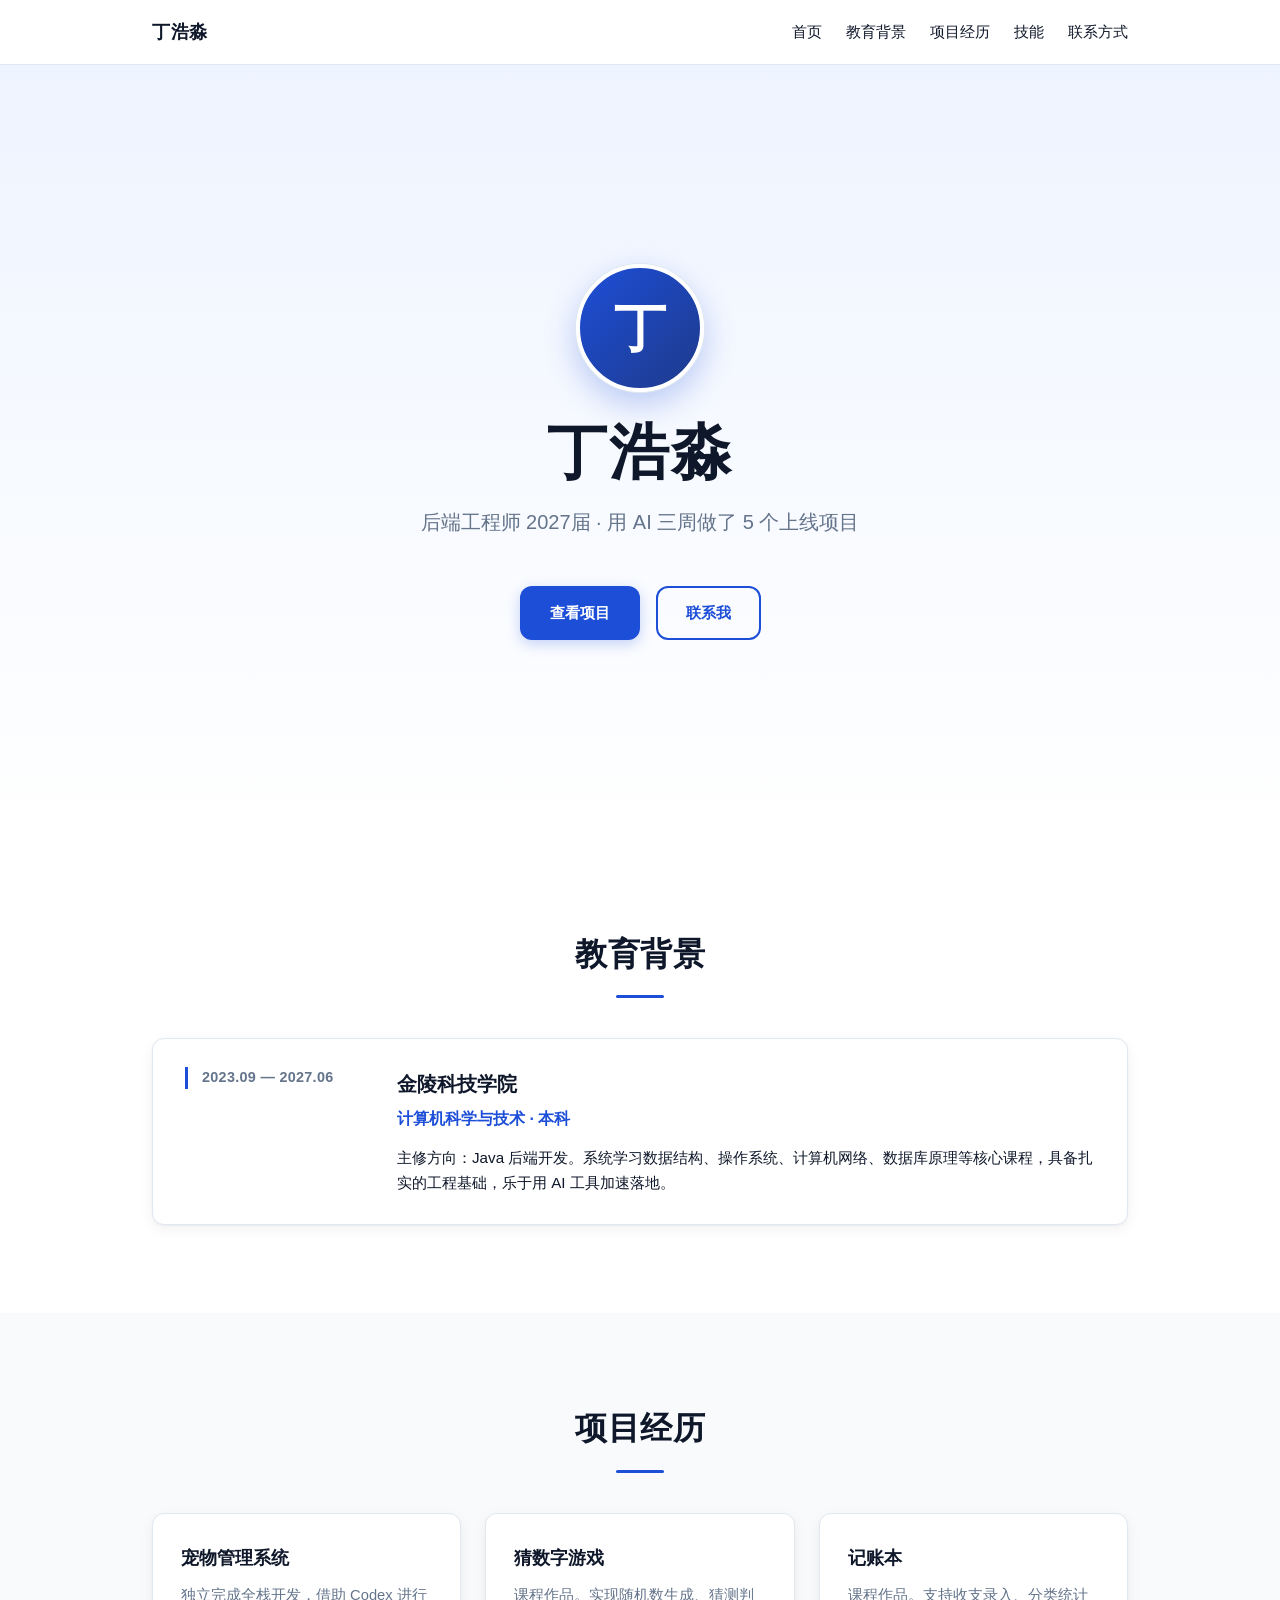
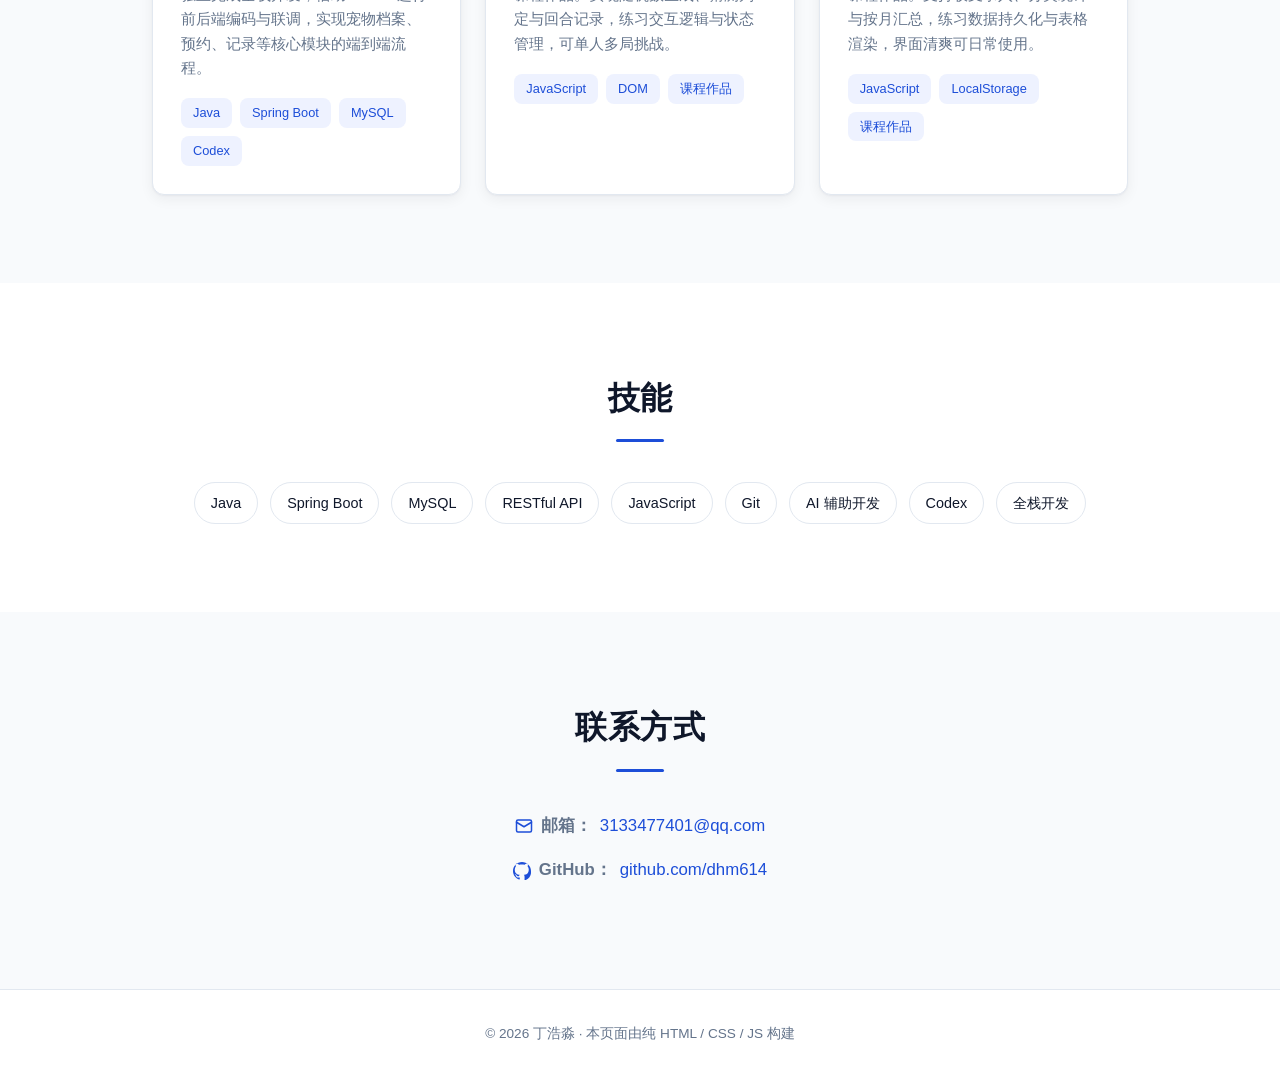
==== new2/index.html @ b8f2d3ea "Add files via upload" ====
<!DOCTYPE html>
<html lang="zh-CN">
<head>
  <meta charset="UTF-8">
  <meta name="viewport" content="width=device-width, initial-scale=1.0">
  <title>丁浩淼 | 后端工程师 2027届 · 个人主页</title>
  <link rel="stylesheet" href="style.css">
</head>
<body>

  <!-- ① 顶部导航 -->
  <header class="navbar" id="top">
    <div class="nav-inner">
      <a class="brand" href="#top">丁浩淼</a>
      <nav class="nav-links" id="navLinks">
        <a href="#hero">首页</a>
        <a href="#education">教育背景</a>
        <a href="#projects">项目经历</a>
        <a href="#skills">技能</a>
        <a href="#contact">联系方式</a>
      </nav>
      <button class="nav-toggle" id="navToggle" aria-label="切换导航">
        <span></span><span></span><span></span>
      </button>
    </div>
  </header>

  <!-- ② 首屏 -->
  <section class="hero" id="hero">
    <div class="hero-inner">
      <div class="avatar" aria-hidden="true">丁</div>
      <h1 class="hero-name">丁浩淼</h1>
      <p class="hero-tagline">后端工程师 2027届 · 用 AI 三周做了 5 个上线项目</p>
      <div class="hero-buttons">
        <a class="btn btn-primary" href="#projects">查看项目</a>
        <a class="btn btn-outline" href="#contact">联系我</a>
      </div>
    </div>
  </section>

  <!-- ③ 教育背景 -->
  <section class="section" id="education">
    <div class="container">
      <h2 class="section-title">教育背景</h2>
      <div class="edu-card">
        <div class="edu-period">2023.09 — 2027.06</div>
        <div class="edu-body">
          <h3 class="edu-school">金陵科技学院</h3>
          <p class="edu-major">计算机科学与技术 · 本科</p>
          <p class="edu-desc">主修方向：Java 后端开发。系统学习数据结构、操作系统、计算机网络、数据库原理等核心课程，具备扎实的工程基础，乐于用 AI 工具加速落地。</p>
        </div>
      </div>
    </div>
  </section>

  <!-- ④ 项目经历 -->
  <section class="section section-alt" id="projects">
    <div class="container">
      <h2 class="section-title">项目经历</h2>
      <div class="project-grid">
        <article class="project-card">
          <h3 class="project-title">宠物管理系统</h3>
          <p class="project-desc">独立完成全栈开发，借助 Codex 进行前后端编码与联调，实现宠物档案、预约、记录等核心模块的端到端流程。</p>
          <div class="tag-list">
            <span class="tag">Java</span>
            <span class="tag">Spring Boot</span>
            <span class="tag">MySQL</span>
            <span class="tag">Codex</span>
          </div>
        </article>

        <article class="project-card">
          <h3 class="project-title">猜数字游戏</h3>
          <p class="project-desc">课程作品。实现随机数生成、猜测判定与回合记录，练习交互逻辑与状态管理，可单人多局挑战。</p>
          <div class="tag-list">
            <span class="tag">JavaScript</span>
            <span class="tag">DOM</span>
            <span class="tag">课程作品</span>
          </div>
        </article>

        <article class="project-card">
          <h3 class="project-title">记账本</h3>
          <p class="project-desc">课程作品。支持收支录入、分类统计与按月汇总，练习数据持久化与表格渲染，界面清爽可日常使用。</p>
          <div class="tag-list">
            <span class="tag">JavaScript</span>
            <span class="tag">LocalStorage</span>
            <span class="tag">课程作品</span>
          </div>
        </article>
      </div>
    </div>
  </section>

  <!-- ⑤ 技能 -->
  <section class="section" id="skills">
    <div class="container">
      <h2 class="section-title">技能</h2>
      <div class="skill-cloud">
        <span class="skill">Java</span>
        <span class="skill">Spring Boot</span>
        <span class="skill">MySQL</span>
        <span class="skill">RESTful API</span>
        <span class="skill">JavaScript</span>
        <span class="skill">Git</span>
        <span class="skill">AI 辅助开发</span>
        <span class="skill">Codex</span>
        <span class="skill">全栈开发</span>
      </div>
    </div>
  </section>

  <!-- ⑥ 联系方式 + 页脚 -->
  <section class="section section-alt" id="contact">
    <div class="container contact">
      <h2 class="section-title">联系方式</h2>
      <p class="contact-item">
        <svg class="contact-icon" viewBox="0 0 24 24" width="18" height="18" fill="none" stroke="currentColor" stroke-width="2" stroke-linecap="round" stroke-linejoin="round" aria-hidden="true"><rect x="2" y="4" width="20" height="16" rx="2"/><path d="m22 7-10 6L2 7"/></svg>
        <span class="contact-label">邮箱：</span>
        <a href="mailto:3133477401@qq.com">3133477401@qq.com</a>
      </p>
      <p class="contact-item">
        <svg class="contact-icon" viewBox="0 0 16 16" width="18" height="18" fill="currentColor" aria-hidden="true"><path d="M8 0C3.58 0 0 3.58 0 8c0 3.54 2.29 6.53 5.47 7.59.4.07.55-.17.55-.38 0-.19-.01-.82-.01-1.49-2.67.58-3.24-1.15-3.24-1.15-.35-.89-.86-1.13-.86-1.13-.71-.48.05-.47.05-.47.78.05 1.19.8 1.19.8.7 1.2 1.84.85 2.29.65.07-.51.27-.85.49-1.05-2.13-.24-4.36-1.07-4.36-4.75 0-1.05.38-1.91 1-2.58-.1-.25-.43-1.24.09-2.58 0 0 .82-.26 2.68 1 .78-.22 1.62-.33 2.45-.33.83 0 1.67.11 2.45.33 1.86-1.26 2.68-1 2.68-1 .52 1.34.19 2.33.09 2.58.62.67 1 1.53 1 2.58 0 3.69-2.24 4.51-4.38 4.74.35.3.66.9.66 1.81 0 1.31-.01 2.37-.01 2.69 0 .21.15.46.55.38A8.01 8.01 0 0 0 16 8c0-4.42-3.58-8-8-8z"/></svg>
        <span class="contact-label">GitHub：</span>
        <a href="https://github.com/dhm614" target="_blank" rel="noopener">github.com/dhm614</a>
      </p>
    </div>
  </section>

  <footer class="footer">
    <p>© 2026 丁浩淼 · 本页面由纯 HTML / CSS / JS 构建</p>
  </footer>

  <script src="script.js"></script>
</body>
</html>
---- new2/style.css ----
/* ===== 基础重置 ===== */
* {
  margin: 0;
  padding: 0;
  box-sizing: border-box;
}

:root {
  --primary: #1d4ed8;
  --primary-dark: #1e3a8a;
  --accent: #0ea5e9;
  --text: #0f172a;
  --muted: #64748b;
  --bg: #ffffff;
  --bg-alt: #f8fafc;
  --border: #e2e8f0;
  --radius: 12px;
  --shadow-sm: 0 1px 2px rgba(15, 23, 42, 0.04), 0 4px 14px rgba(15, 23, 42, 0.06);
  --shadow-md: 0 14px 30px rgba(15, 23, 42, 0.10), 0 2px 8px rgba(15, 23, 42, 0.05);
}

html {
  scroll-behavior: smooth;
}

body {
  font-family: -apple-system, BlinkMacSystemFont, "Segoe UI", "PingFang SC",
    "Hiragino Sans GB", "Microsoft YaHei", sans-serif;
  color: var(--text);
  background: var(--bg);
  line-height: 1.7;
  font-size: 16px;
  -webkit-font-smoothing: antialiased;
}

a {
  color: var(--primary);
  text-decoration: none;
}

a:hover {
  text-decoration: underline;
}

.container {
  max-width: 1040px;
  margin: 0 auto;
  padding: 0 32px;
}

/* ===== ① 顶部导航 ===== */
.navbar {
  position: sticky;
  top: 0;
  z-index: 100;
  background: rgba(255, 255, 255, 0.95);
  backdrop-filter: blur(8px);
  border-bottom: 1px solid var(--border);
}

.nav-inner {
  max-width: 1040px;
  margin: 0 auto;
  padding: 0 32px;
  height: 64px;
  display: flex;
  align-items: center;
  justify-content: space-between;
}

.brand {
  font-weight: 700;
  font-size: 1.15rem;
  letter-spacing: 0.5px;
  color: var(--text);
  text-decoration: none !important;
}

.nav-links {
  display: flex;
  gap: 24px;
}

.nav-links a {
  color: var(--text);
  font-size: 0.95rem;
  text-decoration: none !important;
  transition: color 0.2s;
}

.nav-links a:hover {
  color: var(--primary);
}

.nav-toggle {
  display: none;
  flex-direction: column;
  gap: 5px;
  background: none;
  border: none;
  cursor: pointer;
  padding: 4px;
}

.nav-toggle span {
  width: 24px;
  height: 2px;
  background: var(--text);
  border-radius: 2px;
  transition: 0.3s;
}

/* ===== ② 首屏 ===== */
.hero {
  min-height: 86vh;
  display: flex;
  align-items: center;
  justify-content: center;
  text-align: center;
  padding: 96px 24px;
  background: linear-gradient(180deg, #eef4ff 0%, #ffffff 100%);
}

.hero-inner {
  display: flex;
  flex-direction: column;
  align-items: center;
  gap: 20px;
}

.avatar {
  width: 128px;
  height: 128px;
  border-radius: 50%;
  background: linear-gradient(135deg, var(--primary), var(--primary-dark));
  color: #fff;
  font-size: 3.25rem;
  font-weight: 700;
  display: flex;
  align-items: center;
  justify-content: center;
  border: 4px solid #fff;
  box-shadow: 0 0 0 1px var(--border), 0 12px 32px rgba(29, 78, 216, 0.28);
  margin-bottom: 8px;
}

.hero-name {
  font-size: 3.75rem;
  font-weight: 800;
  letter-spacing: 2px;
  line-height: 1.1;
}

.hero-tagline {
  color: var(--muted);
  font-size: 1.25rem;
  max-width: 680px;
  line-height: 1.6;
}

.hero-buttons {
  display: flex;
  gap: 16px;
  margin-top: 28px;
  flex-wrap: wrap;
  justify-content: center;
}

.btn {
  display: inline-block;
  padding: 12px 28px;
  border-radius: var(--radius);
  font-size: 0.95rem;
  font-weight: 600;
  transition: transform 0.2s ease, background 0.2s ease, color 0.2s ease, box-shadow 0.2s ease;
  border: 2px solid transparent;
  text-decoration: none !important;
  cursor: pointer;
}

.btn:hover {
  transform: translateY(-2px);
}

.btn-primary {
  background: var(--primary);
  color: #fff;
  box-shadow: 0 4px 14px rgba(29, 78, 216, 0.25);
}

.btn-primary:hover {
  background: var(--primary-dark);
  box-shadow: 0 8px 20px rgba(29, 78, 216, 0.32);
}

.btn-outline {
  border-color: var(--primary);
  color: var(--primary);
}

.btn-outline:hover {
  background: var(--primary);
  color: #fff;
  box-shadow: 0 8px 20px rgba(29, 78, 216, 0.20);
}

/* ===== 通用区块 ===== */
.section {
  padding: 88px 0;
}

.section-alt {
  background: var(--bg-alt);
}

.section-title {
  font-size: 2rem;
  font-weight: 700;
  letter-spacing: 0.5px;
  margin-bottom: 40px;
  text-align: center;
  position: relative;
  color: var(--text);
}

.section-title::after {
  content: "";
  display: block;
  width: 48px;
  height: 3px;
  background: var(--primary);
  margin: 14px auto 0;
  border-radius: 2px;
}

/* ===== ③ 教育背景 ===== */
.edu-card {
  background: #fff;
  border: 1px solid var(--border);
  border-radius: var(--radius);
  padding: 28px 32px;
  box-shadow: var(--shadow-sm);
  display: grid;
  grid-template-columns: 180px 1fr;
  gap: 32px;
  align-items: start;
}

.edu-period {
  color: var(--muted);
  font-size: 0.9rem;
  font-weight: 600;
  letter-spacing: 0.3px;
  padding-left: 14px;
  border-left: 3px solid var(--primary);
  line-height: 1.5;
}

.edu-body {
  min-width: 0;
}

.edu-school {
  font-size: 1.25rem;
  margin-bottom: 4px;
}

.edu-major {
  color: var(--primary);
  font-weight: 600;
  margin-bottom: 12px;
}

.edu-desc {
  color: var(--text);
  font-size: 0.95rem;
}

/* ===== ④ 项目经历 ===== */
.project-grid {
  display: flex;
  flex-wrap: wrap;
  gap: 24px;
}

.project-card {
  background: #fff;
  border: 1px solid var(--border);
  border-radius: var(--radius);
  padding: 28px;
  flex: 1 1 300px;
  min-width: 0;
  transition: transform 0.25s ease, box-shadow 0.25s ease;
  box-shadow: var(--shadow-sm);
}

.project-card:hover {
  transform: translateY(-4px);
  box-shadow: var(--shadow-md);
  border-color: #c7d2fe;
}

.project-title {
  font-size: 1.15rem;
  margin-bottom: 10px;
}

.project-desc {
  color: var(--muted);
  font-size: 0.92rem;
  line-height: 1.65;
  margin-bottom: 18px;
}

.tag-list {
  display: flex;
  flex-wrap: wrap;
  gap: 8px;
}

.tag {
  display: inline-block;
  background: #eef2ff;
  color: var(--primary);
  padding: 4px 12px;
  border-radius: 8px;
  font-size: 0.8rem;
  font-weight: 500;
  transition: background 0.2s;
}

.tag:hover {
  background: #dbe4fe;
}

/* ===== ⑤ 技能 ===== */
.skill-cloud {
  display: flex;
  flex-wrap: wrap;
  gap: 12px;
  justify-content: center;
}

.skill {
  display: inline-block;
  padding: 8px 16px;
  background: #fff;
  border: 1px solid var(--border);
  border-radius: 999px;
  font-size: 0.9rem;
  color: var(--text);
  transition: background 0.2s, color 0.2s, border-color 0.2s;
}

.skill:hover {
  background: var(--primary);
  color: #fff;
  border-color: var(--primary);
  cursor: default;
}

/* ===== ⑥ 联系方式 + 页脚 ===== */
.contact {
  text-align: center;
}

.contact-item {
  display: flex;
  align-items: center;
  justify-content: center;
  gap: 8px;
  font-size: 1.05rem;
  margin-bottom: 16px;
}

.contact-icon {
  color: var(--primary);
  flex-shrink: 0;
}

.contact-label {
  color: var(--muted);
  font-weight: 600;
}

.footer {
  text-align: center;
  padding: 32px 24px;
  color: var(--muted);
  font-size: 0.85rem;
  background: #fff;
  border-top: 1px solid var(--border);
}

/* ===== 响应式 ===== */
@media (max-width: 720px) {
  .nav-links {
    position: absolute;
    top: 60px;
    left: 0;
    right: 0;
    flex-direction: column;
    gap: 0;
    background: #fff;
    border-bottom: 1px solid var(--border);
    max-height: 0;
    overflow: hidden;
    transition: max-height 0.3s ease;
  }

  .nav-links.open {
    max-height: 320px;
  }

  .nav-links a {
    padding: 14px 24px;
    border-top: 1px solid var(--border);
  }

  .nav-toggle {
    display: flex;
  }

  .nav-toggle.active span:nth-child(1) {
    transform: translateY(7px) rotate(45deg);
  }
  .nav-toggle.active span:nth-child(2) {
    opacity: 0;
  }
  .nav-toggle.active span:nth-child(3) {
    transform: translateY(-7px) rotate(-45deg);
  }

  .hero-name {
    font-size: 2.2rem;
  }

  .hero-tagline {
    font-size: 1rem;
  }

  .section-title {
    font-size: 1.5rem;
  }
}
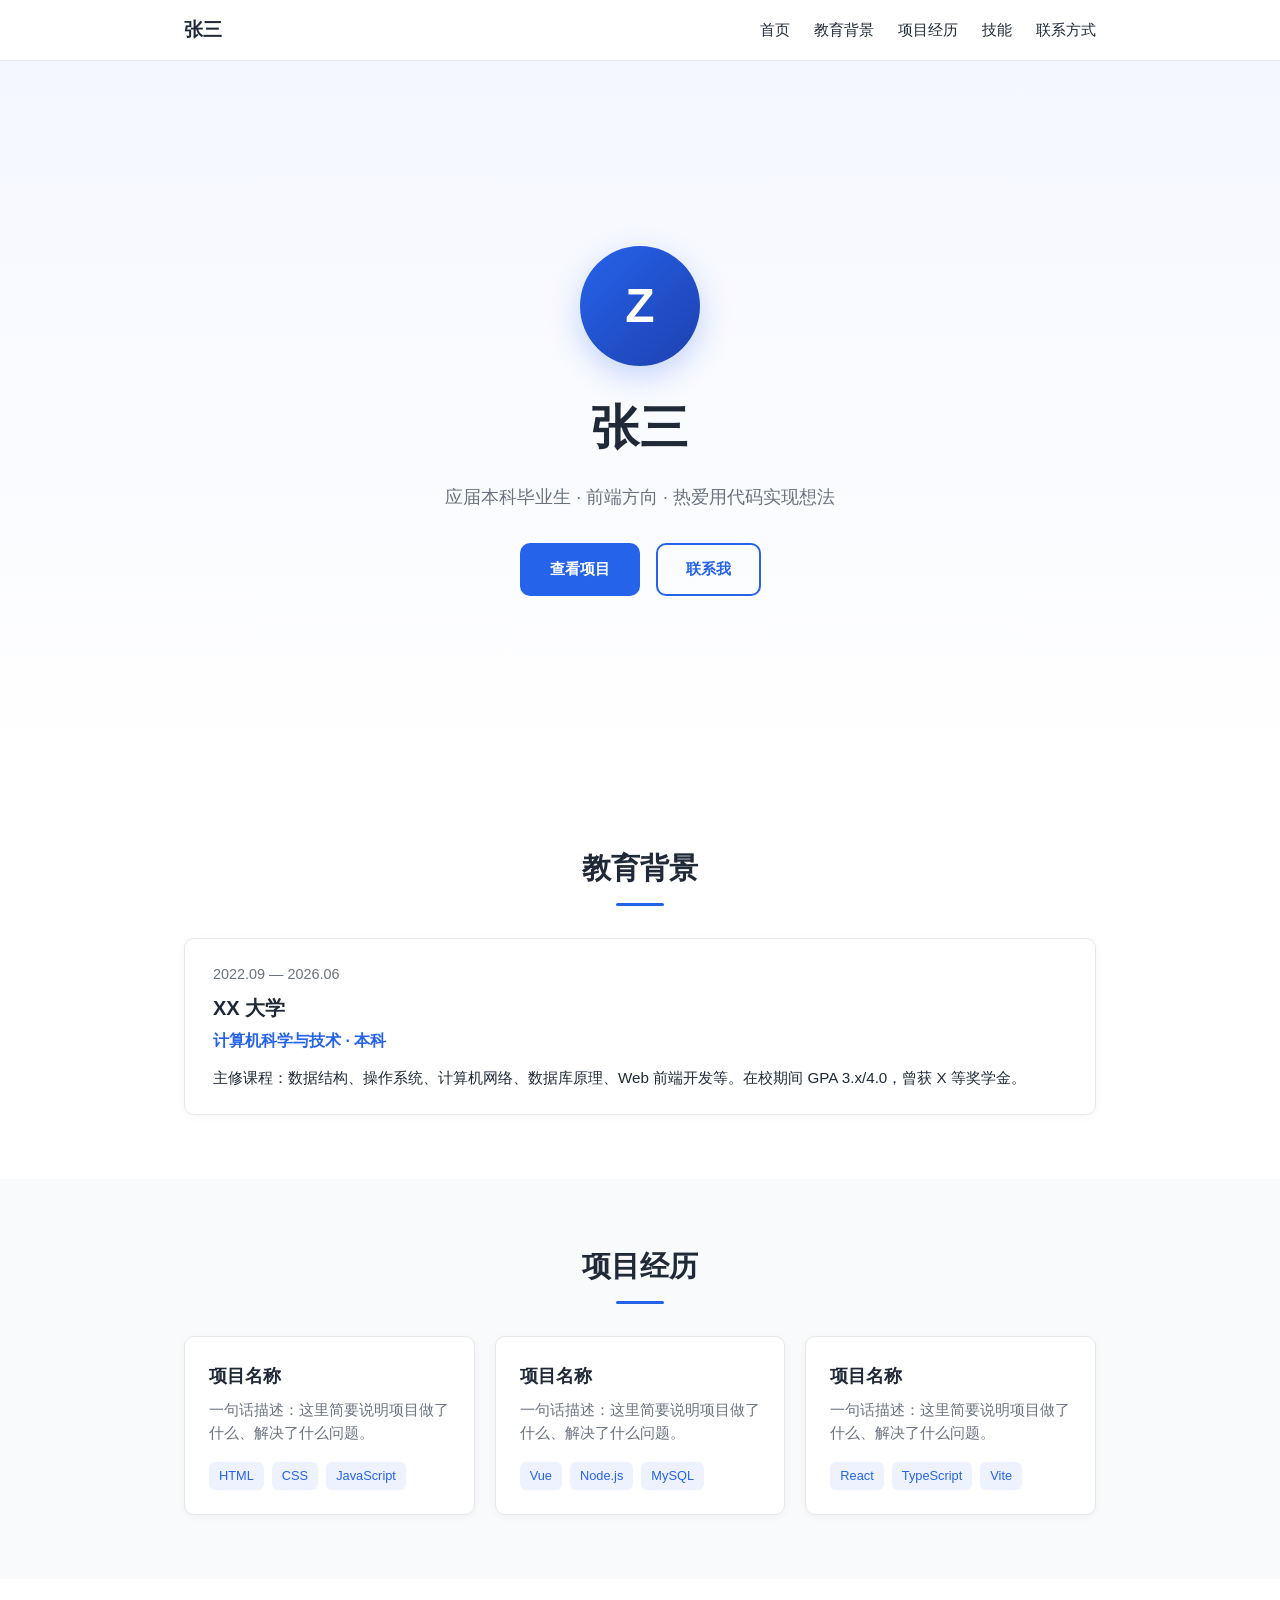
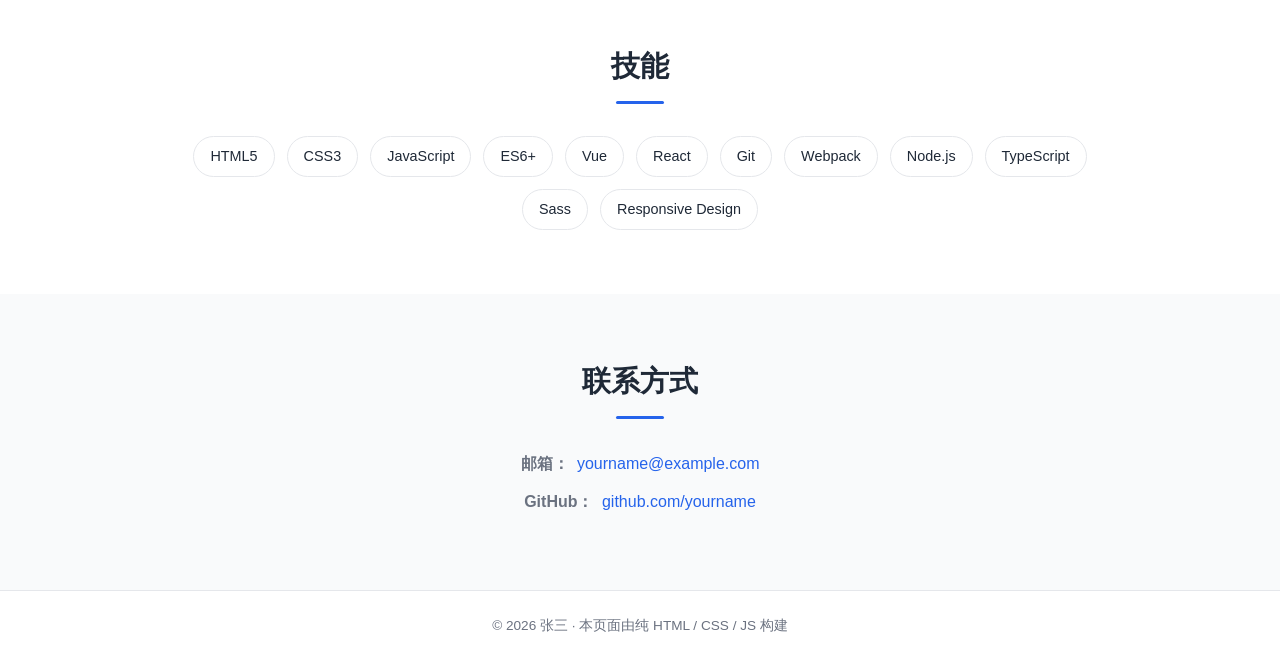
==== commit 05cb030e: "Add files via upload" ====
--- a/new2/index.html
+++ b/new2/index.html
@@ -3,7 +3,7 @@
 <head>
   <meta charset="UTF-8">
   <meta name="viewport" content="width=device-width, initial-scale=1.0">
-  <title>丁浩淼 | 后端工程师 2027届 · 个人主页</title>
+  <title>张三 | 应届本科生个人主页</title>
   <link rel="stylesheet" href="style.css">
 </head>
 <body>
@@ -11,7 +11,7 @@
   <!-- ① 顶部导航 -->
   <header class="navbar" id="top">
     <div class="nav-inner">
-      <a class="brand" href="#top">丁浩淼</a>
+      <a class="brand" href="#top">张三</a>
       <nav class="nav-links" id="navLinks">
         <a href="#hero">首页</a>
         <a href="#education">教育背景</a>
@@ -28,9 +28,9 @@
   <!-- ② 首屏 -->
   <section class="hero" id="hero">
     <div class="hero-inner">
-      <div class="avatar" aria-hidden="true">丁</div>
-      <h1 class="hero-name">丁浩淼</h1>
-      <p class="hero-tagline">后端工程师 2027届 · 用 AI 三周做了 5 个上线项目</p>
+      <div class="avatar" aria-hidden="true">Z</div>
+      <h1 class="hero-name">张三</h1>
+      <p class="hero-tagline">应届本科毕业生 · 前端方向 · 热爱用代码实现想法</p>
       <div class="hero-buttons">
         <a class="btn btn-primary" href="#projects">查看项目</a>
         <a class="btn btn-outline" href="#contact">联系我</a>
@@ -43,12 +43,10 @@
     <div class="container">
       <h2 class="section-title">教育背景</h2>
       <div class="edu-card">
-        <div class="edu-period">2023.09 — 2027.06</div>
-        <div class="edu-body">
-          <h3 class="edu-school">金陵科技学院</h3>
-          <p class="edu-major">计算机科学与技术 · 本科</p>
-          <p class="edu-desc">主修方向：Java 后端开发。系统学习数据结构、操作系统、计算机网络、数据库原理等核心课程，具备扎实的工程基础，乐于用 AI 工具加速落地。</p>
-        </div>
+        <div class="edu-period">2022.09 — 2026.06</div>
+        <h3 class="edu-school">XX 大学</h3>
+        <p class="edu-major">计算机科学与技术 · 本科</p>
+        <p class="edu-desc">主修课程：数据结构、操作系统、计算机网络、数据库原理、Web 前端开发等。在校期间 GPA 3.x/4.0，曾获 X 等奖学金。</p>
       </div>
     </div>
   </section>
@@ -59,33 +57,32 @@
       <h2 class="section-title">项目经历</h2>
       <div class="project-grid">
         <article class="project-card">
-          <h3 class="project-title">宠物管理系统</h3>
-          <p class="project-desc">独立完成全栈开发，借助 Codex 进行前后端编码与联调，实现宠物档案、预约、记录等核心模块的端到端流程。</p>
+          <h3 class="project-title">项目名称</h3>
+          <p class="project-desc">一句话描述：这里简要说明项目做了什么、解决了什么问题。</p>
           <div class="tag-list">
-            <span class="tag">Java</span>
-            <span class="tag">Spring Boot</span>
-            <span class="tag">MySQL</span>
-            <span class="tag">Codex</span>
+            <span class="tag">HTML</span>
+            <span class="tag">CSS</span>
+            <span class="tag">JavaScript</span>
           </div>
         </article>
 
         <article class="project-card">
-          <h3 class="project-title">猜数字游戏</h3>
-          <p class="project-desc">课程作品。实现随机数生成、猜测判定与回合记录，练习交互逻辑与状态管理，可单人多局挑战。</p>
+          <h3 class="project-title">项目名称</h3>
+          <p class="project-desc">一句话描述：这里简要说明项目做了什么、解决了什么问题。</p>
           <div class="tag-list">
-            <span class="tag">JavaScript</span>
-            <span class="tag">DOM</span>
-            <span class="tag">课程作品</span>
+            <span class="tag">Vue</span>
+            <span class="tag">Node.js</span>
+            <span class="tag">MySQL</span>
           </div>
         </article>
 
         <article class="project-card">
-          <h3 class="project-title">记账本</h3>
-          <p class="project-desc">课程作品。支持收支录入、分类统计与按月汇总，练习数据持久化与表格渲染，界面清爽可日常使用。</p>
+          <h3 class="project-title">项目名称</h3>
+          <p class="project-desc">一句话描述：这里简要说明项目做了什么、解决了什么问题。</p>
           <div class="tag-list">
-            <span class="tag">JavaScript</span>
-            <span class="tag">LocalStorage</span>
-            <span class="tag">课程作品</span>
+            <span class="tag">React</span>
+            <span class="tag">TypeScript</span>
+            <span class="tag">Vite</span>
           </div>
         </article>
       </div>
@@ -97,15 +94,18 @@
     <div class="container">
       <h2 class="section-title">技能</h2>
       <div class="skill-cloud">
-        <span class="skill">Java</span>
-        <span class="skill">Spring Boot</span>
-        <span class="skill">MySQL</span>
-        <span class="skill">RESTful API</span>
+        <span class="skill">HTML5</span>
+        <span class="skill">CSS3</span>
         <span class="skill">JavaScript</span>
+        <span class="skill">ES6+</span>
+        <span class="skill">Vue</span>
+        <span class="skill">React</span>
         <span class="skill">Git</span>
-        <span class="skill">AI 辅助开发</span>
-        <span class="skill">Codex</span>
-        <span class="skill">全栈开发</span>
+        <span class="skill">Webpack</span>
+        <span class="skill">Node.js</span>
+        <span class="skill">TypeScript</span>
+        <span class="skill">Sass</span>
+        <span class="skill">Responsive Design</span>
       </div>
     </div>
   </section>
@@ -115,20 +115,18 @@
     <div class="container contact">
       <h2 class="section-title">联系方式</h2>
       <p class="contact-item">
-        <svg class="contact-icon" viewBox="0 0 24 24" width="18" height="18" fill="none" stroke="currentColor" stroke-width="2" stroke-linecap="round" stroke-linejoin="round" aria-hidden="true"><rect x="2" y="4" width="20" height="16" rx="2"/><path d="m22 7-10 6L2 7"/></svg>
         <span class="contact-label">邮箱：</span>
-        <a href="mailto:3133477401@qq.com">3133477401@qq.com</a>
+        <a href="mailto:yourname@example.com">yourname@example.com</a>
       </p>
       <p class="contact-item">
-        <svg class="contact-icon" viewBox="0 0 16 16" width="18" height="18" fill="currentColor" aria-hidden="true"><path d="M8 0C3.58 0 0 3.58 0 8c0 3.54 2.29 6.53 5.47 7.59.4.07.55-.17.55-.38 0-.19-.01-.82-.01-1.49-2.67.58-3.24-1.15-3.24-1.15-.35-.89-.86-1.13-.86-1.13-.71-.48.05-.47.05-.47.78.05 1.19.8 1.19.8.7 1.2 1.84.85 2.29.65.07-.51.27-.85.49-1.05-2.13-.24-4.36-1.07-4.36-4.75 0-1.05.38-1.91 1-2.58-.1-.25-.43-1.24.09-2.58 0 0 .82-.26 2.68 1 .78-.22 1.62-.33 2.45-.33.83 0 1.67.11 2.45.33 1.86-1.26 2.68-1 2.68-1 .52 1.34.19 2.33.09 2.58.62.67 1 1.53 1 2.58 0 3.69-2.24 4.51-4.38 4.74.35.3.66.9.66 1.81 0 1.31-.01 2.37-.01 2.69 0 .21.15.46.55.38A8.01 8.01 0 0 0 16 8c0-4.42-3.58-8-8-8z"/></svg>
         <span class="contact-label">GitHub：</span>
-        <a href="https://github.com/dhm614" target="_blank" rel="noopener">github.com/dhm614</a>
+        <a href="https://github.com/yourname" target="_blank" rel="noopener">github.com/yourname</a>
       </p>
     </div>
   </section>
 
   <footer class="footer">
-    <p>© 2026 丁浩淼 · 本页面由纯 HTML / CSS / JS 构建</p>
+    <p>© 2026 张三 · 本页面由纯 HTML / CSS / JS 构建</p>
   </footer>
 
   <script src="script.js"></script>
--- a/new2/style.css
+++ b/new2/style.css
@@ -1,4 +1,3 @@
-/* ===== 基础重置 ===== */
 * {
   margin: 0;
   padding: 0;
@@ -6,17 +5,14 @@
 }
 
 :root {
-  --primary: #1d4ed8;
-  --primary-dark: #1e3a8a;
-  --accent: #0ea5e9;
-  --text: #0f172a;
-  --muted: #64748b;
+  --primary: #2563eb;
+  --primary-dark: #1e40af;
+  --text: #1f2937;
+  --muted: #6b7280;
   --bg: #ffffff;
-  --bg-alt: #f8fafc;
-  --border: #e2e8f0;
-  --radius: 12px;
-  --shadow-sm: 0 1px 2px rgba(15, 23, 42, 0.04), 0 4px 14px rgba(15, 23, 42, 0.06);
-  --shadow-md: 0 14px 30px rgba(15, 23, 42, 0.10), 0 2px 8px rgba(15, 23, 42, 0.05);
+  --bg-alt: #f9fafb;
+  --border: #e5e7eb;
+  --radius: 10px;
 }
 
 html {
@@ -28,9 +24,7 @@
     "Hiragino Sans GB", "Microsoft YaHei", sans-serif;
   color: var(--text);
   background: var(--bg);
-  line-height: 1.7;
-  font-size: 16px;
-  -webkit-font-smoothing: antialiased;
+  line-height: 1.6;
 }
 
 a {
@@ -43,9 +37,9 @@
 }
 
 .container {
-  max-width: 1040px;
+  max-width: 960px;
   margin: 0 auto;
-  padding: 0 32px;
+  padding: 0 24px;
 }
 
 /* ===== ① 顶部导航 ===== */
@@ -59,10 +53,10 @@
 }
 
 .nav-inner {
-  max-width: 1040px;
+  max-width: 960px;
   margin: 0 auto;
-  padding: 0 32px;
-  height: 64px;
+  padding: 0 24px;
+  height: 60px;
   display: flex;
   align-items: center;
   justify-content: space-between;
@@ -70,8 +64,7 @@
 
 .brand {
   font-weight: 700;
-  font-size: 1.15rem;
-  letter-spacing: 0.5px;
+  font-size: 1.2rem;
   color: var(--text);
   text-decoration: none !important;
 }
@@ -112,56 +105,53 @@
 
 /* ===== ② 首屏 ===== */
 .hero {
-  min-height: 86vh;
+  min-height: 80vh;
   display: flex;
   align-items: center;
   justify-content: center;
   text-align: center;
-  padding: 96px 24px;
-  background: linear-gradient(180deg, #eef4ff 0%, #ffffff 100%);
+  padding: 80px 24px;
+  background: linear-gradient(180deg, #f5f7ff 0%, #ffffff 100%);
 }
 
 .hero-inner {
   display: flex;
   flex-direction: column;
   align-items: center;
-  gap: 20px;
+  gap: 16px;
 }
 
 .avatar {
-  width: 128px;
-  height: 128px;
+  width: 120px;
+  height: 120px;
   border-radius: 50%;
   background: linear-gradient(135deg, var(--primary), var(--primary-dark));
   color: #fff;
-  font-size: 3.25rem;
+  font-size: 3rem;
   font-weight: 700;
   display: flex;
   align-items: center;
   justify-content: center;
-  border: 4px solid #fff;
-  box-shadow: 0 0 0 1px var(--border), 0 12px 32px rgba(29, 78, 216, 0.28);
+  box-shadow: 0 10px 30px rgba(37, 99, 235, 0.25);
   margin-bottom: 8px;
 }
 
 .hero-name {
-  font-size: 3.75rem;
+  font-size: 3rem;
   font-weight: 800;
-  letter-spacing: 2px;
-  line-height: 1.1;
+  letter-spacing: 1px;
 }
 
 .hero-tagline {
   color: var(--muted);
-  font-size: 1.25rem;
-  max-width: 680px;
-  line-height: 1.6;
+  font-size: 1.1rem;
+  max-width: 640px;
 }
 
 .hero-buttons {
   display: flex;
   gap: 16px;
-  margin-top: 28px;
+  margin-top: 16px;
   flex-wrap: wrap;
   justify-content: center;
 }
@@ -172,10 +162,9 @@
   border-radius: var(--radius);
   font-size: 0.95rem;
   font-weight: 600;
-  transition: transform 0.2s ease, background 0.2s ease, color 0.2s ease, box-shadow 0.2s ease;
+  transition: transform 0.15s, background 0.2s, color 0.2s;
   border: 2px solid transparent;
   text-decoration: none !important;
-  cursor: pointer;
 }
 
 .btn:hover {
@@ -185,12 +174,10 @@
 .btn-primary {
   background: var(--primary);
   color: #fff;
-  box-shadow: 0 4px 14px rgba(29, 78, 216, 0.25);
 }
 
 .btn-primary:hover {
   background: var(--primary-dark);
-  box-shadow: 0 8px 20px rgba(29, 78, 216, 0.32);
 }
 
 .btn-outline {
@@ -201,12 +188,11 @@
 .btn-outline:hover {
   background: var(--primary);
   color: #fff;
-  box-shadow: 0 8px 20px rgba(29, 78, 216, 0.20);
 }
 
 /* ===== 通用区块 ===== */
 .section {
-  padding: 88px 0;
+  padding: 64px 0;
 }
 
 .section-alt {
@@ -214,13 +200,11 @@
 }
 
 .section-title {
-  font-size: 2rem;
+  font-size: 1.8rem;
   font-weight: 700;
-  letter-spacing: 0.5px;
-  margin-bottom: 40px;
+  margin-bottom: 32px;
   text-align: center;
   position: relative;
-  color: var(--text);
 }
 
 .section-title::after {
@@ -229,7 +213,7 @@
   width: 48px;
   height: 3px;
   background: var(--primary);
-  margin: 14px auto 0;
+  margin: 12px auto 0;
   border-radius: 2px;
 }
 
@@ -238,26 +222,14 @@
   background: #fff;
   border: 1px solid var(--border);
   border-radius: var(--radius);
-  padding: 28px 32px;
-  box-shadow: var(--shadow-sm);
-  display: grid;
-  grid-template-columns: 180px 1fr;
-  gap: 32px;
-  align-items: start;
+  padding: 24px 28px;
+  box-shadow: 0 2px 8px rgba(0, 0, 0, 0.04);
 }
 
 .edu-period {
   color: var(--muted);
   font-size: 0.9rem;
-  font-weight: 600;
-  letter-spacing: 0.3px;
-  padding-left: 14px;
-  border-left: 3px solid var(--primary);
-  line-height: 1.5;
-}
-
-.edu-body {
-  min-width: 0;
+  margin-bottom: 6px;
 }
 
 .edu-school {
@@ -280,36 +252,34 @@
 .project-grid {
   display: flex;
   flex-wrap: wrap;
-  gap: 24px;
+  gap: 20px;
 }
 
 .project-card {
   background: #fff;
   border: 1px solid var(--border);
   border-radius: var(--radius);
-  padding: 28px;
-  flex: 1 1 300px;
+  padding: 24px;
+  flex: 1 1 280px;
   min-width: 0;
-  transition: transform 0.25s ease, box-shadow 0.25s ease;
-  box-shadow: var(--shadow-sm);
+  transition: transform 0.15s, box-shadow 0.15s;
+  box-shadow: 0 2px 8px rgba(0, 0, 0, 0.04);
 }
 
 .project-card:hover {
   transform: translateY(-4px);
-  box-shadow: var(--shadow-md);
-  border-color: #c7d2fe;
+  box-shadow: 0 8px 24px rgba(0, 0, 0, 0.08);
 }
 
 .project-title {
   font-size: 1.15rem;
-  margin-bottom: 10px;
+  margin-bottom: 8px;
 }
 
 .project-desc {
   color: var(--muted);
   font-size: 0.92rem;
-  line-height: 1.65;
-  margin-bottom: 18px;
+  margin-bottom: 16px;
 }
 
 .tag-list {
@@ -322,15 +292,10 @@
   display: inline-block;
   background: #eef2ff;
   color: var(--primary);
-  padding: 4px 12px;
-  border-radius: 8px;
+  padding: 4px 10px;
+  border-radius: 6px;
   font-size: 0.8rem;
   font-weight: 500;
-  transition: background 0.2s;
-}
-
-.tag:hover {
-  background: #dbe4fe;
 }
 
 /* ===== ⑤ 技能 ===== */
@@ -365,27 +330,19 @@
 }
 
 .contact-item {
-  display: flex;
-  align-items: center;
-  justify-content: center;
-  gap: 8px;
-  font-size: 1.05rem;
-  margin-bottom: 16px;
-}
-
-.contact-icon {
-  color: var(--primary);
-  flex-shrink: 0;
+  font-size: 1rem;
+  margin-bottom: 12px;
 }
 
 .contact-label {
   color: var(--muted);
   font-weight: 600;
+  margin-right: 4px;
 }
 
 .footer {
   text-align: center;
-  padding: 32px 24px;
+  padding: 24px;
   color: var(--muted);
   font-size: 0.85rem;
   background: #fff;
